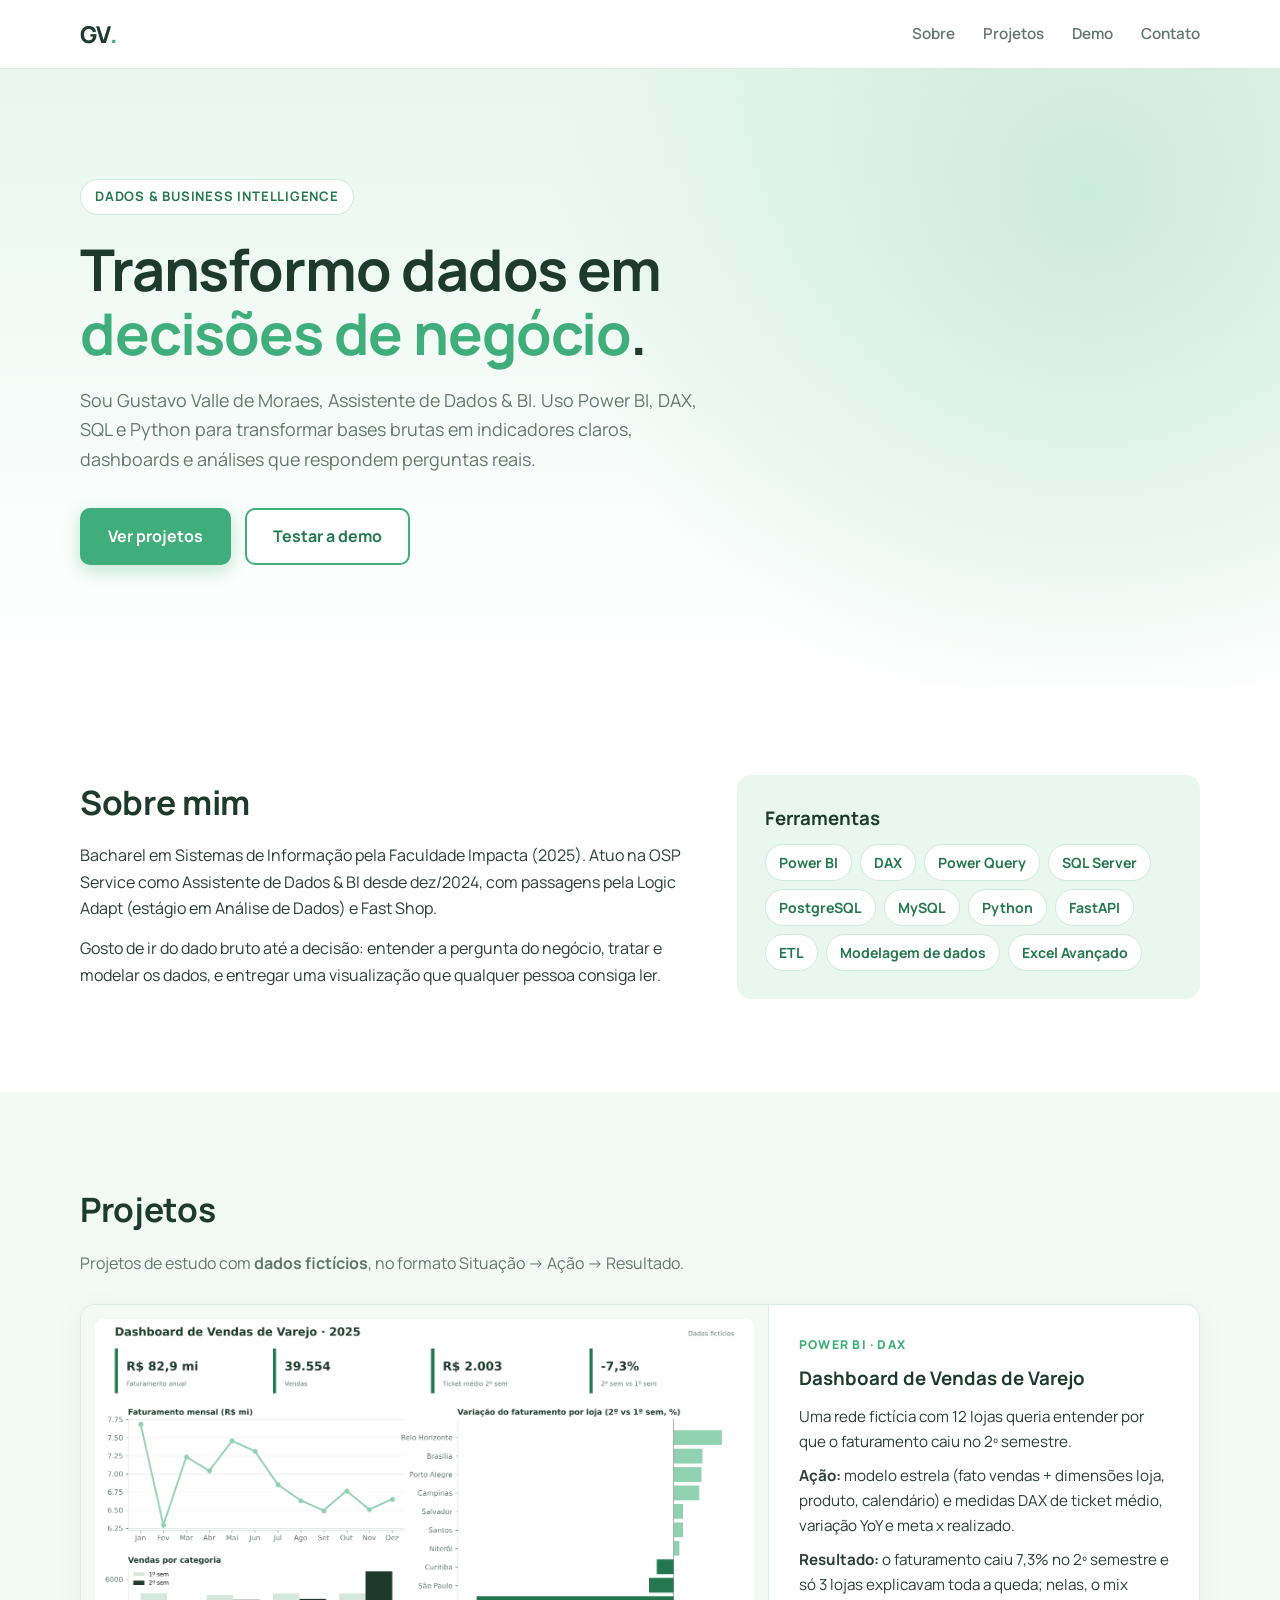
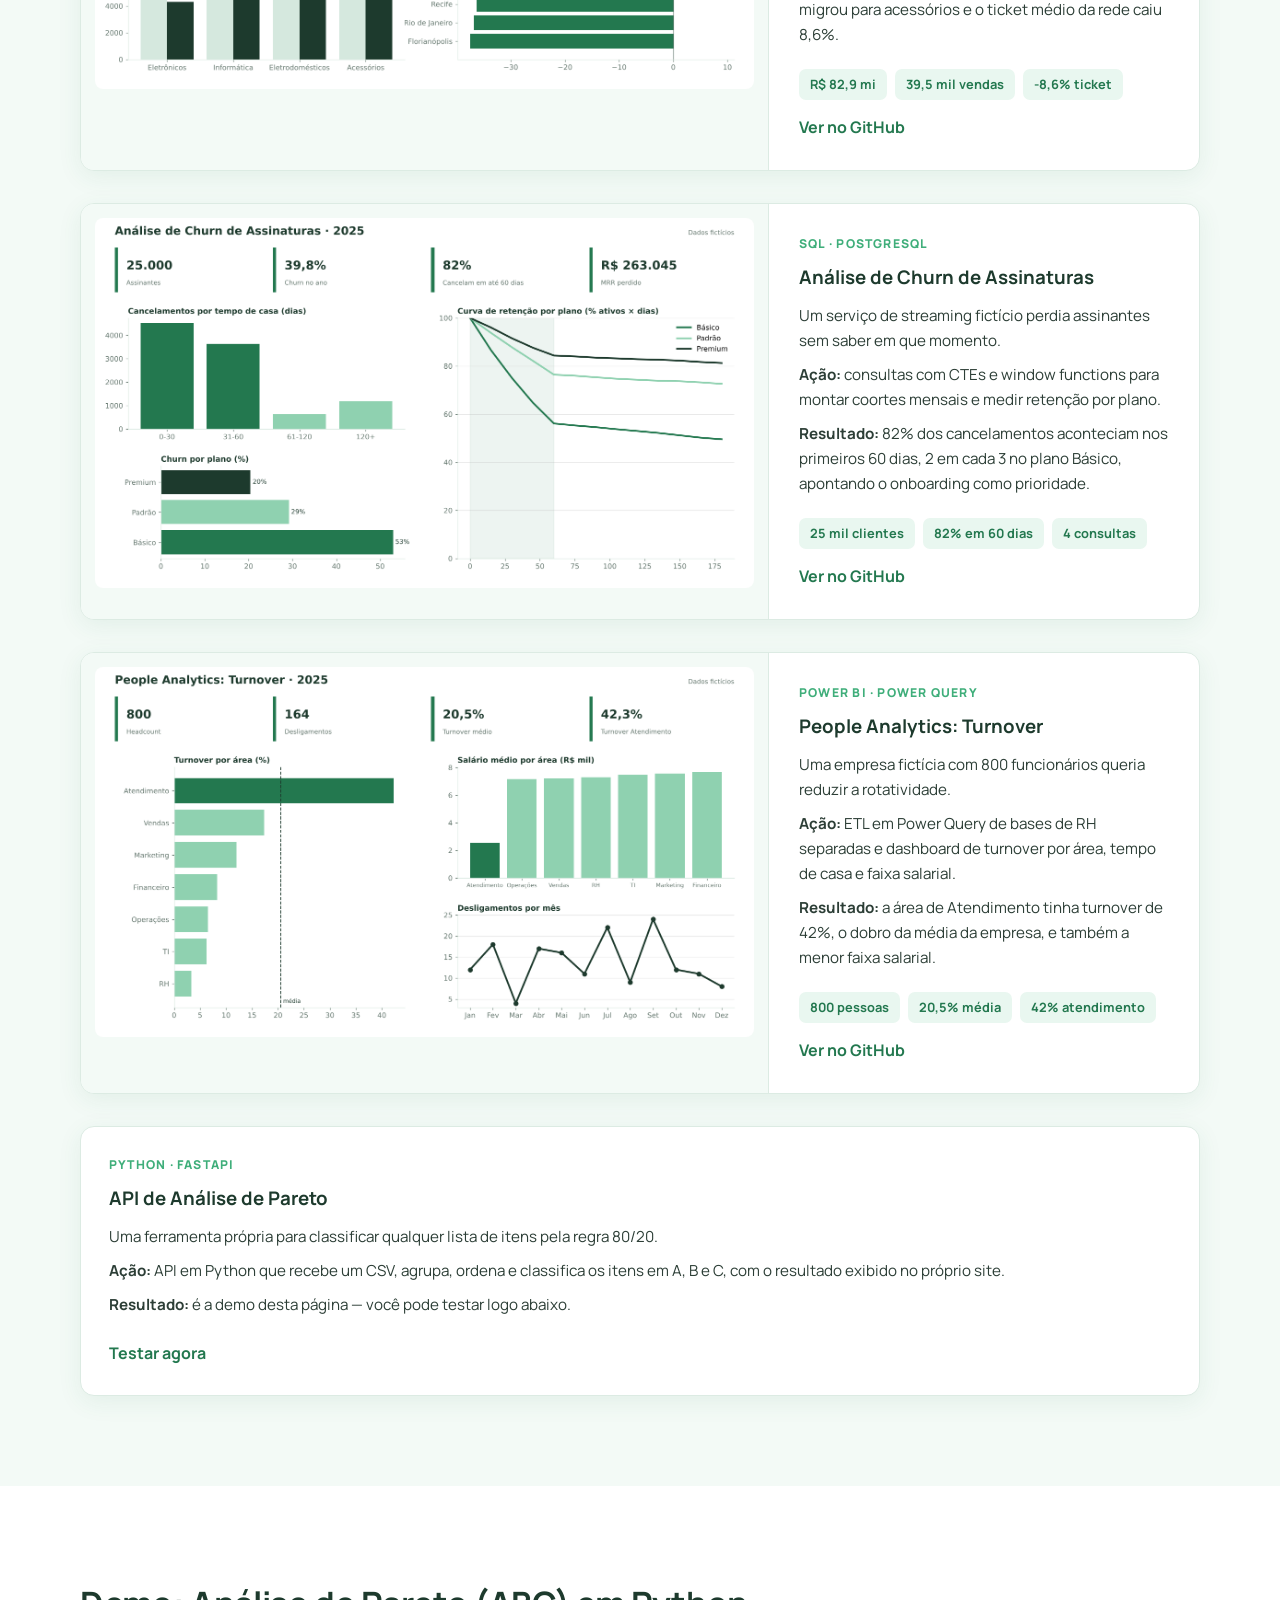
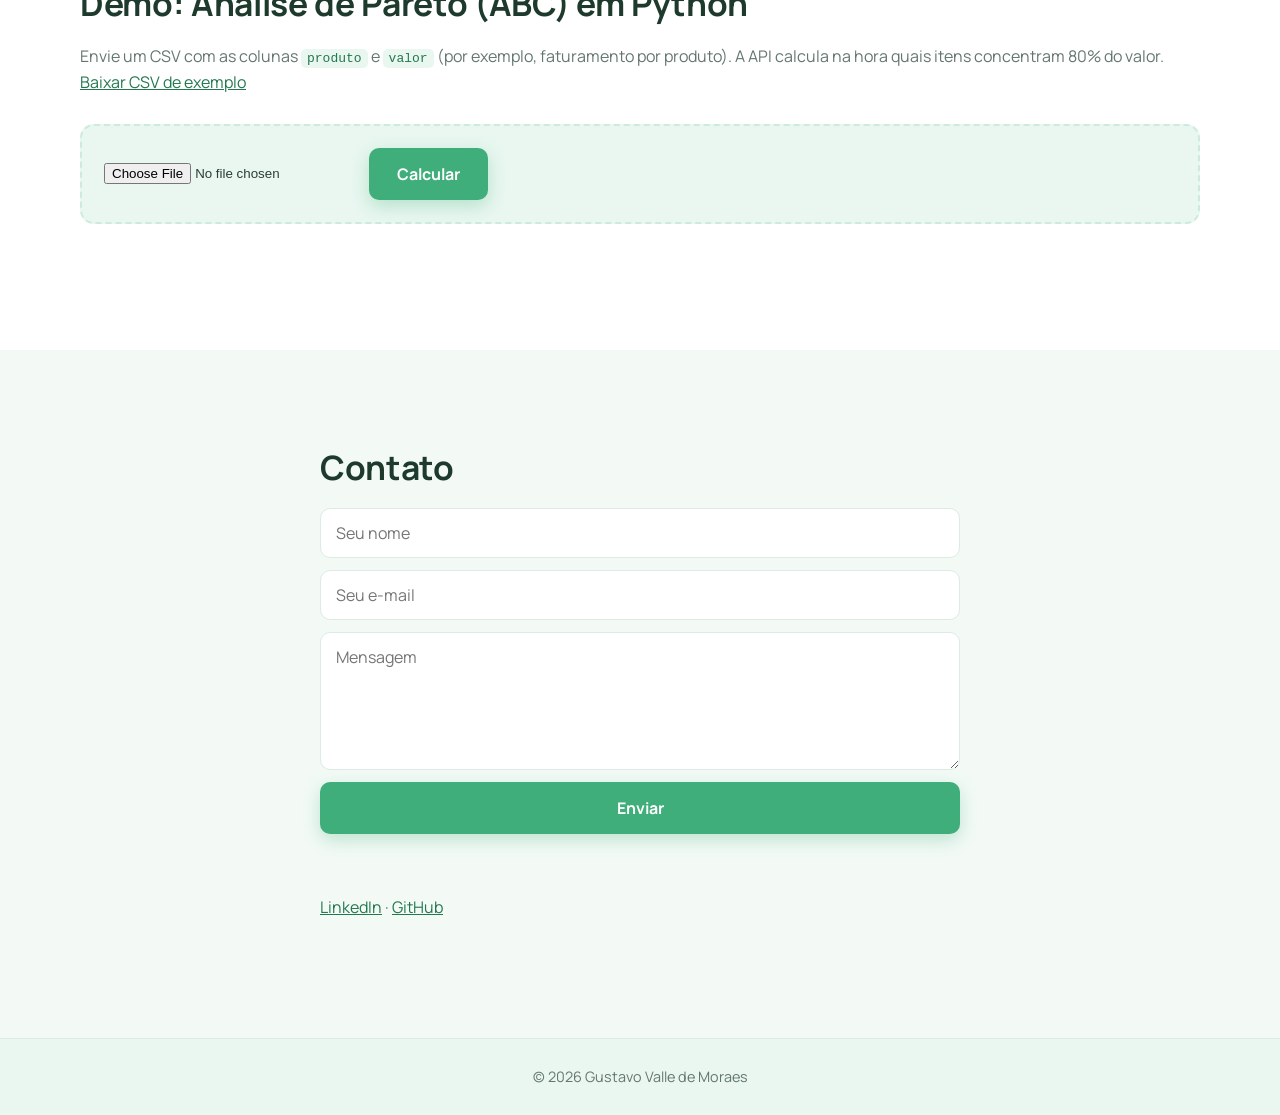
==== frontend/index.html @ bbc5fbfd "Portfólio: site, API Python e projetos com dados fictícios Co-Authored-By: Claude Opus 5.5 <noreply@" ====
<!doctype html>
<html lang="pt-BR">
<head>
  <meta charset="utf-8">
  <meta name="viewport" content="width=device-width, initial-scale=1">
  <title>Gustavo Valle | Dados & BI</title>
  <meta name="description" content="Portfólio de Gustavo Valle de Moraes — Analista de Dados e BI.">
  <link rel="preconnect" href="https://fonts.googleapis.com">
  <link href="https://fonts.googleapis.com/css2?family=Manrope:wght@400;500;600;700;800&display=swap" rel="stylesheet">
  <link rel="stylesheet" href="style.css?v=3">
</head>
<body>
  <header class="nav">
    <div class="container nav-inner">
      <a href="#" class="logo">GV<span>.</span></a>
      <nav>
        <a href="#sobre">Sobre</a>
        <a href="#projetos">Projetos</a>
        <a href="#demo">Demo</a>
        <a href="#contato">Contato</a>
      </nav>
    </div>
  </header>

  <section class="hero">
    <div class="container">
      <p class="eyebrow">Dados & Business Intelligence</p>
      <h1>Transformo dados em <span class="gold">decisões de negócio</span>.</h1>
      <p class="lead">Sou Gustavo Valle de Moraes, Assistente de Dados & BI. Uso Power BI, DAX, SQL e Python para transformar bases brutas em indicadores claros, dashboards e análises que respondem perguntas reais.</p>
      <div class="hero-cta">
        <a href="#projetos" class="btn btn-gold">Ver projetos</a>
        <a href="#demo" class="btn btn-ghost">Testar a demo</a>
      </div>
    </div>
  </section>

  <section id="sobre" class="section">
    <div class="container grid-2">
      <div>
        <h2>Sobre mim</h2>
        <p>Bacharel em Sistemas de Informação pela Faculdade Impacta (2025). Atuo na OSP Service como Assistente de Dados & BI desde dez/2024, com passagens pela Logic Adapt (estágio em Análise de Dados) e Fast Shop.</p>
        <p>Gosto de ir do dado bruto até a decisão: entender a pergunta do negócio, tratar e modelar os dados, e entregar uma visualização que qualquer pessoa consiga ler.</p>
      </div>
      <div class="stack">
        <h3>Ferramentas</h3>
        <ul class="tags">
          <li>Power BI</li><li>DAX</li><li>Power Query</li><li>SQL Server</li>
          <li>PostgreSQL</li><li>MySQL</li><li>Python</li><li>FastAPI</li>
          <li>ETL</li><li>Modelagem de dados</li><li>Excel Avançado</li>
        </ul>
      </div>
    </div>
  </section>

  <section id="projetos" class="section alt">
    <div class="container">
      <h2>Projetos</h2>
      <p class="muted">Projetos de estudo com <strong>dados fictícios</strong>, no formato Situação → Ação → Resultado.</p>
      <div class="cards lista">
        <article class="card projeto">
          <a href="img/vendas.png" target="_blank" class="card-img"><img src="img/vendas.png" alt="Dashboard Dashboard de Vendas de Varejo" loading="lazy"></a>
          <div class="card-body">
          <span class="card-tag">Power BI · DAX</span>
          <h3>Dashboard de Vendas de Varejo</h3>
          <p>Uma rede fictícia com 12 lojas queria entender por que o faturamento caiu no 2º semestre.</p>
          <p><strong>Ação:</strong> modelo estrela (fato vendas + dimensões loja, produto, calendário) e medidas DAX de ticket médio, variação YoY e meta x realizado.</p>
          <p><strong>Resultado:</strong> o faturamento caiu 7,3% no 2º semestre e só 3 lojas explicavam toda a queda; nelas, o mix migrou para acessórios e o ticket médio da rede caiu 8,6%.</p>
          <div class="kpi-row"><span>R$ 82,9 mi</span><span>39,5 mil vendas</span><span>-8,6% ticket</span></div>
          <div class="card-links"><a href="https://github.com/Gumoraez/Portif-lio/tree/main/projetos/vendas-varejo" target="_blank" rel="noopener">Ver no GitHub</a></div>
          </div>
        </article>
        <article class="card projeto">
          <a href="img/churn.png" target="_blank" class="card-img"><img src="img/churn.png" alt="Dashboard Análise de Churn de Assinaturas" loading="lazy"></a>
          <div class="card-body">
          <span class="card-tag">SQL · PostgreSQL</span>
          <h3>Análise de Churn de Assinaturas</h3>
          <p>Um serviço de streaming fictício perdia assinantes sem saber em que momento.</p>
          <p><strong>Ação:</strong> consultas com CTEs e window functions para montar coortes mensais e medir retenção por plano.</p>
          <p><strong>Resultado:</strong> 82% dos cancelamentos aconteciam nos primeiros 60 dias, 2 em cada 3 no plano Básico, apontando o onboarding como prioridade.</p>
          <div class="kpi-row"><span>25 mil clientes</span><span>82% em 60 dias</span><span>4 consultas</span></div>
          <div class="card-links"><a href="https://github.com/Gumoraez/Portif-lio/tree/main/projetos/churn-assinaturas" target="_blank" rel="noopener">Ver no GitHub</a></div>
          </div>
        </article>
        <article class="card projeto">
          <a href="img/turnover.png" target="_blank" class="card-img"><img src="img/turnover.png" alt="Dashboard People Analytics: Turnover" loading="lazy"></a>
          <div class="card-body">
          <span class="card-tag">Power BI · Power Query</span>
          <h3>People Analytics: Turnover</h3>
          <p>Uma empresa fictícia com 800 funcionários queria reduzir a rotatividade.</p>
          <p><strong>Ação:</strong> ETL em Power Query de bases de RH separadas e dashboard de turnover por área, tempo de casa e faixa salarial.</p>
          <p><strong>Resultado:</strong> a área de Atendimento tinha turnover de 42%, o dobro da média da empresa, e também a menor faixa salarial.</p>
          <div class="kpi-row"><span>800 pessoas</span><span>20,5% média</span><span>42% atendimento</span></div>
          <div class="card-links"><a href="https://github.com/Gumoraez/Portif-lio/tree/main/projetos/people-analytics-turnover" target="_blank" rel="noopener">Ver no GitHub</a></div>
          </div>
        </article>
        <article class="card">
          <span class="card-tag">Python · FastAPI</span>
          <h3>API de Análise de Pareto</h3>
          <p>Uma ferramenta própria para classificar qualquer lista de itens pela regra 80/20.</p>
          <p><strong>Ação:</strong> API em Python que recebe um CSV, agrupa, ordena e classifica os itens em A, B e C, com o resultado exibido no próprio site.</p>
          <p><strong>Resultado:</strong> é a demo desta página — você pode testar logo abaixo.</p>
          <div class="card-links"><a href="#demo">Testar agora</a></div>
        </article>
      </div>
    </div>
  </section>

  <section id="demo" class="section">
    <div class="container">
      <h2>Demo: Análise de Pareto (ABC) em Python</h2>
      <p class="muted">Envie um CSV com as colunas <code>produto</code> e <code>valor</code> (por exemplo, faturamento por produto). A API calcula na hora quais itens concentram 80% do valor. <a href="exemplo_abc.csv" download>Baixar CSV de exemplo</a></p>
      <form id="form-abc" class="upload">
        <input type="file" id="arquivo" accept=".csv" required>
        <button class="btn btn-gold" type="submit">Calcular</button>
      </form>
      <p id="abc-status" class="status"></p>
      <div id="abc-resultado" hidden>
        <div class="kpis" id="kpis"></div>
        <div class="table-wrap">
          <table>
            <thead><tr><th>Produto</th><th>Valor</th><th>%</th><th>% acum.</th><th>Classe</th></tr></thead>
            <tbody id="tabela"></tbody>
          </table>
        </div>
      </div>
    </div>
  </section>

  <section id="contato" class="section alt">
    <div class="container narrow">
      <h2>Contato</h2>
      <form id="form-contato" class="contato">
        <input name="nome" placeholder="Seu nome" required minlength="2">
        <input name="email" type="email" placeholder="Seu e-mail" required>
        <textarea name="mensagem" rows="5" placeholder="Mensagem" required minlength="5"></textarea>
        <button class="btn btn-gold" type="submit">Enviar</button>
      </form>
      <p id="contato-status" class="status"></p>
      <p class="muted links">
        <a href="https://www.linkedin.com/" target="_blank" rel="noopener">LinkedIn</a> ·
        <a href="https://github.com/Gumoraez" target="_blank" rel="noopener">GitHub</a>
      </p>
    </div>
  </section>

  <footer class="footer"><div class="container">© 2026 Gustavo Valle de Moraes</div></footer>

  <script src="app.js?v=3"></script>
</body>
</html>
---- frontend/style.css ----
:root {
  --green: #3fae7a;
  --green-dark: #23784f;
  --green-light: #e9f7f0;
  --green-soft: #cdebdc;
  --ink: #1d3a2d;
  --text: #2c3e36;
  --muted: #64776e;
  --bg: #ffffff;
  --bg-alt: #f3faf6;
  --line: #dcebe3;
  --radius: 14px;
  --shadow: 0 6px 24px rgba(35, 120, 79, .08);
}

* { box-sizing: border-box; margin: 0; padding: 0; }
html { scroll-behavior: smooth; scroll-padding-top: 72px; }
body { font-family: "Manrope", system-ui, sans-serif; background: var(--bg); color: var(--text); line-height: 1.65; }
a { color: var(--green-dark); }
img { max-width: 100%; display: block; }
code { background: var(--green-light); color: var(--green-dark); padding: 2px 6px; border-radius: 5px; }

.container { width: min(1120px, 100% - 32px); margin: 0 auto; }
.narrow { width: min(640px, 100% - 32px); }

/* Navegação */
.nav { position: sticky; top: 0; z-index: 10; background: rgba(255,255,255,.92); backdrop-filter: blur(8px); border-bottom: 1px solid var(--line); }
.nav-inner { display: flex; justify-content: space-between; align-items: center; height: 68px; }
.logo { color: var(--ink); font-weight: 800; font-size: 1.45rem; text-decoration: none; }
.logo span, .gold { color: var(--green); }
.nav nav { display: flex; gap: 28px; }
.nav nav a { color: var(--muted); text-decoration: none; font-weight: 600; font-size: .95rem; transition: color .2s; }
.nav nav a:hover { color: var(--green-dark); }

/* Topo */
.hero { background: radial-gradient(circle at 85% 20%, var(--green-soft), transparent 45%), linear-gradient(180deg, var(--green-light), #fff); padding: 110px 0 120px; }
.eyebrow { display: inline-block; background: #fff; color: var(--green-dark); border: 1px solid var(--green-soft); padding: 6px 14px; border-radius: 999px; font-weight: 700; font-size: .82rem; letter-spacing: .06em; text-transform: uppercase; }
.hero h1 { font-size: clamp(2.1rem, 5vw, 3.6rem); line-height: 1.12; margin: 22px 0 20px; max-width: 820px; color: var(--ink); letter-spacing: -.02em; }
.lead { color: var(--muted); max-width: 640px; font-size: 1.12rem; }
.hero-cta { display: flex; gap: 14px; margin-top: 34px; flex-wrap: wrap; }

.btn { display: inline-block; padding: 13px 26px; border-radius: 10px; font-weight: 700; text-decoration: none; border: 2px solid transparent; cursor: pointer; font-family: inherit; font-size: 1rem; transition: transform .15s, box-shadow .2s, background .2s; }
.btn:hover { transform: translateY(-2px); }
.btn-gold { background: var(--green); color: #fff; box-shadow: 0 6px 18px rgba(63,174,122,.3); }
.btn-gold:hover { background: var(--green-dark); }
.btn-ghost { border-color: var(--green); color: var(--green-dark); background: #fff; }
.btn-ghost:hover { background: var(--green-light); }

/* Seções */
.section { padding: 90px 0; }
.section.alt { background: var(--bg-alt); }
h2 { font-size: 2.1rem; color: var(--ink); margin-bottom: 12px; letter-spacing: -.01em; }
h3 { color: var(--ink); margin-bottom: 10px; }
.muted { color: var(--muted); margin-bottom: 28px; }
.grid-2 { display: grid; grid-template-columns: 1.3fr 1fr; gap: 56px; align-items: start; }
.grid-2 p { margin-bottom: 14px; }
.stack { background: var(--green-light); border-radius: var(--radius); padding: 28px; }
.tags { list-style: none; display: flex; flex-wrap: wrap; gap: 8px; }
.tags li { background: #fff; color: var(--green-dark); border: 1px solid var(--green-soft); padding: 6px 13px; border-radius: 999px; font-size: .88rem; font-weight: 700; }

/* Projetos */
.cards { display: grid; gap: 32px; }
.cards.lista { grid-template-columns: 1fr; }
.card { background: #fff; border-radius: var(--radius); border: 1px solid var(--line); box-shadow: var(--shadow); padding: 28px; display: flex; flex-direction: column; min-width: 0; }
.card p { font-size: .95rem; margin-bottom: 9px; }
.card-tag { font-size: .76rem; font-weight: 800; color: var(--green); text-transform: uppercase; letter-spacing: .1em; margin-bottom: 8px; }
.card-links { margin-top: auto; padding-top: 14px; display: flex; gap: 16px; }
.card-links a { font-weight: 700; text-decoration: none; }
.card-links a:hover { text-decoration: underline; }

.card.projeto { display: grid; grid-template-columns: minmax(0, 1.6fr) minmax(0, 1fr); padding: 0; overflow: hidden; }
.card-img { display: block; min-width: 0; background: var(--bg-alt); border-right: 1px solid var(--line); padding: 14px; }
.card-img img { width: 100%; height: auto; border-radius: 8px; transition: transform .3s; }
.card-img:hover img { transform: scale(1.02); }
.card-body { padding: 30px; display: flex; flex-direction: column; min-width: 0; }
.kpi-row { margin-top: 12px; display: flex; flex-wrap: wrap; gap: 8px; }
.kpi-row span { background: var(--green-light); color: var(--green-dark); font-weight: 700; font-size: .8rem; padding: 5px 11px; border-radius: 7px; }

/* Demo */
.upload { display: flex; gap: 12px; flex-wrap: wrap; align-items: center; background: var(--green-light); padding: 22px; border-radius: var(--radius); border: 2px dashed var(--green-soft); }
.status { margin-top: 14px; font-weight: 600; min-height: 1.4em; }
.status.erro { color: #c0392b; }
.status.ok { color: var(--green-dark); }
.kpis { display: grid; grid-template-columns: repeat(3, 1fr); gap: 16px; margin: 24px 0; }
.kpi { background: #fff; border: 1px solid var(--line); border-radius: var(--radius); padding: 18px; border-left: 5px solid #8fd1b0; }
.kpi.A { border-left-color: var(--green-dark); }
.kpi.C { border-left-color: var(--green-soft); }
.kpi .cl { font-weight: 800; font-size: 1.6rem; color: var(--ink); }
.kpi small { color: var(--muted); display: block; }
.table-wrap { overflow-x: auto; background: #fff; border: 1px solid var(--line); border-radius: var(--radius); max-height: 420px; }
table { width: 100%; border-collapse: collapse; font-size: .92rem; }
th, td { padding: 11px 14px; text-align: left; border-bottom: 1px solid var(--line); }
th { background: var(--green); color: #fff; position: sticky; top: 0; }
.badge { padding: 2px 10px; border-radius: 999px; font-weight: 800; font-size: .8rem; }
.badge.A { background: var(--green-dark); color: #fff; }
.badge.B { background: #8fd1b0; color: var(--ink); }
.badge.C { background: var(--green-light); color: var(--ink); }

/* Contato */
.contato { display: grid; gap: 12px; }
.contato input, .contato textarea { font-family: inherit; font-size: 1rem; padding: 13px 15px; border: 1px solid var(--line); border-radius: 10px; background: #fff; }
.contato input:focus, .contato textarea:focus { outline: 2px solid var(--green); border-color: transparent; }
.links { margin-top: 24px; }

.footer { background: var(--green-light); color: var(--muted); padding: 26px 0; text-align: center; font-size: .9rem; border-top: 1px solid var(--line); }

@media (max-width: 860px) {
  .card.projeto { grid-template-columns: 1fr; }
  .card-img { border-right: none; border-bottom: 1px solid var(--line); }
  .grid-2 { grid-template-columns: 1fr; gap: 28px; }
  .kpis { grid-template-columns: 1fr; }
  .hero { padding: 70px 0 80px; }
  .nav nav { gap: 16px; }
  .nav nav a { font-size: .86rem; }
}
@media (max-width: 480px) { .nav nav a:nth-child(1) { display: none; } }
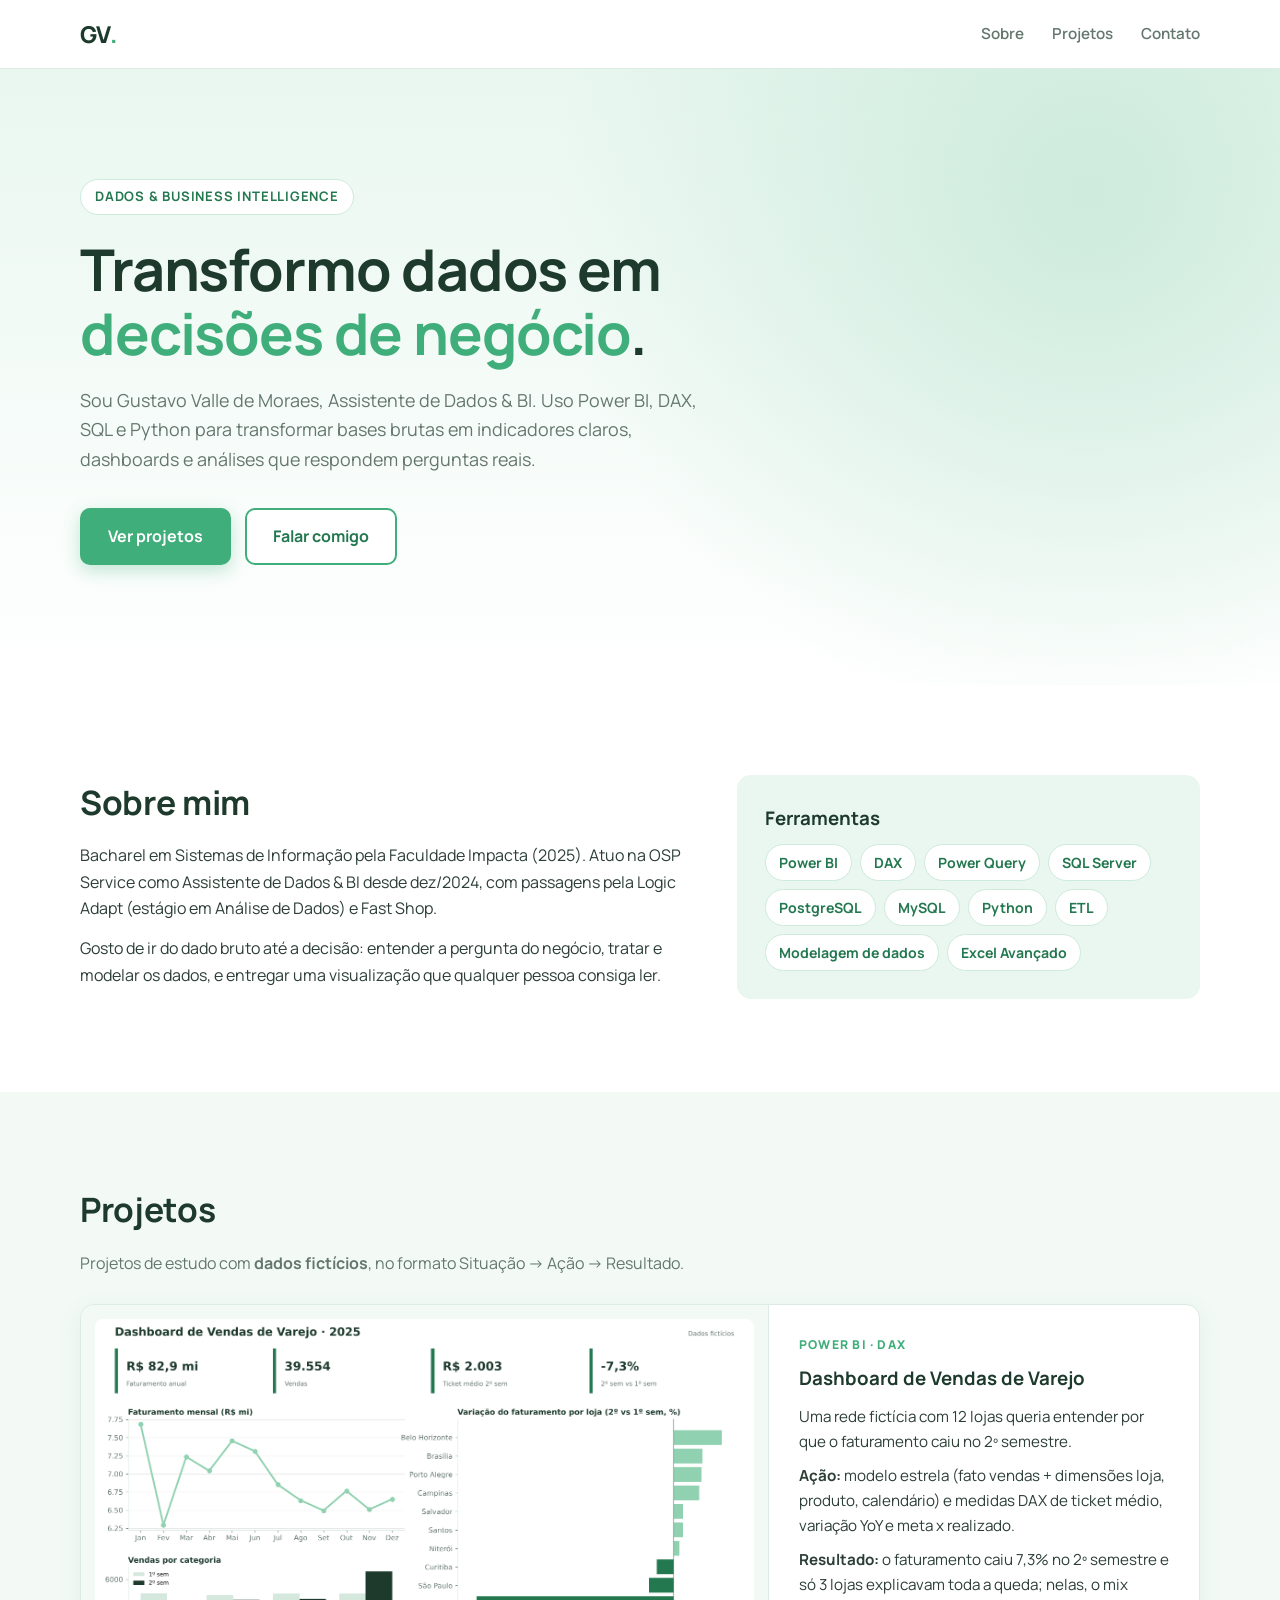
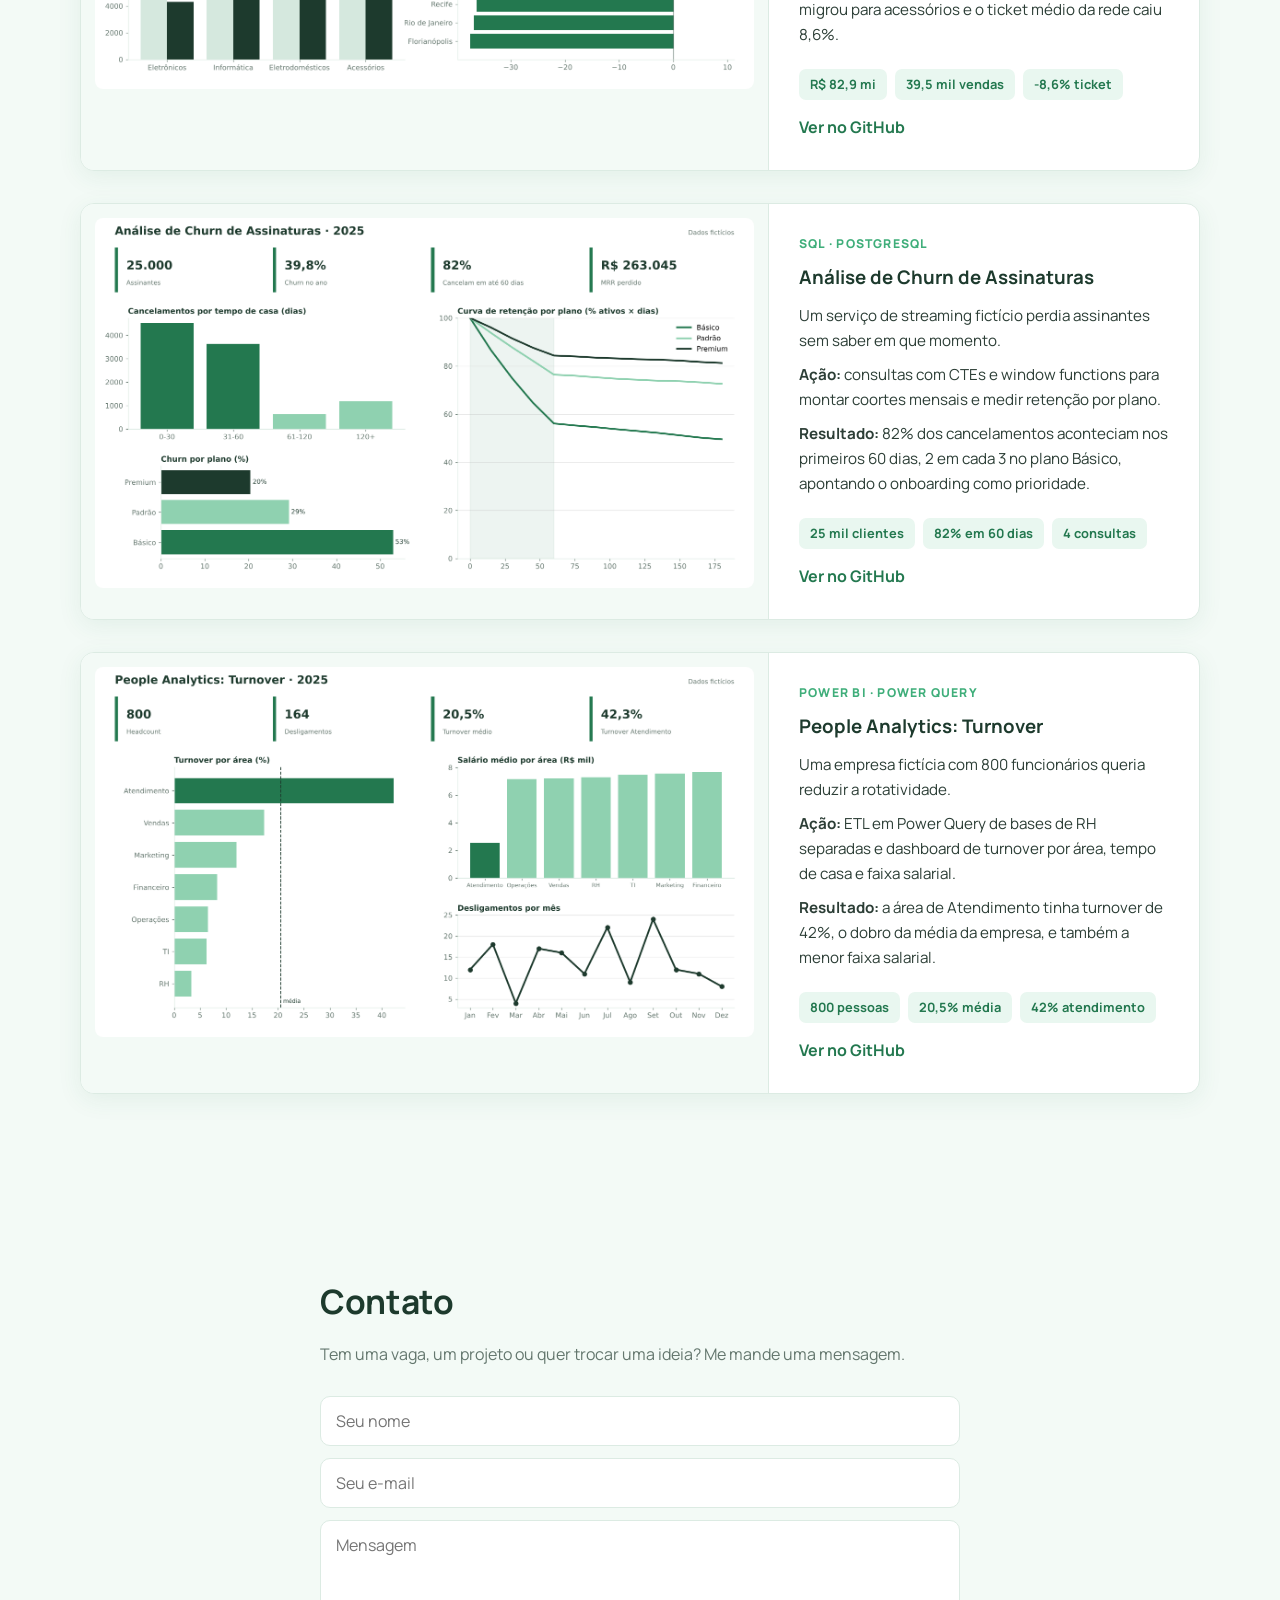
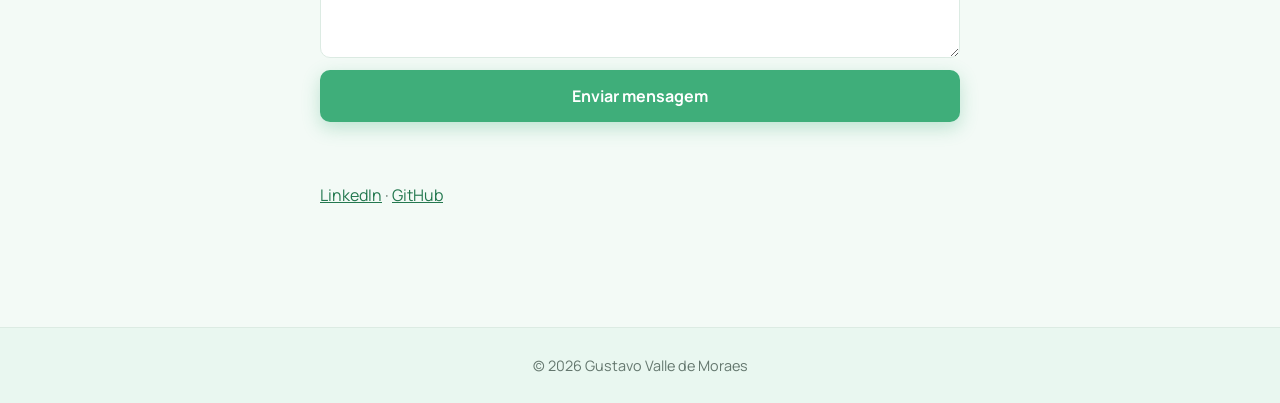
==== commit fb2ca6f0: "Remover demo da API e enviar contato por e-mail Co-Authored-By: Claude Opus 5.5 <noreply@anthropic.c" ====
--- a/frontend/index.html
+++ b/frontend/index.html
@@ -7,7 +7,7 @@
   <meta name="description" content="Portfólio de Gustavo Valle de Moraes — Analista de Dados e BI.">
   <link rel="preconnect" href="https://fonts.googleapis.com">
   <link href="https://fonts.googleapis.com/css2?family=Manrope:wght@400;500;600;700;800&display=swap" rel="stylesheet">
-  <link rel="stylesheet" href="style.css?v=3">
+  <link rel="stylesheet" href="style.css?v=4">
 </head>
 <body>
   <header class="nav">
@@ -16,7 +16,6 @@
       <nav>
         <a href="#sobre">Sobre</a>
         <a href="#projetos">Projetos</a>
-        <a href="#demo">Demo</a>
         <a href="#contato">Contato</a>
       </nav>
     </div>
@@ -29,7 +28,7 @@
       <p class="lead">Sou Gustavo Valle de Moraes, Assistente de Dados & BI. Uso Power BI, DAX, SQL e Python para transformar bases brutas em indicadores claros, dashboards e análises que respondem perguntas reais.</p>
       <div class="hero-cta">
         <a href="#projetos" class="btn btn-gold">Ver projetos</a>
-        <a href="#demo" class="btn btn-ghost">Testar a demo</a>
+        <a href="#contato" class="btn btn-ghost">Falar comigo</a>
       </div>
     </div>
   </section>
@@ -45,7 +44,7 @@
         <h3>Ferramentas</h3>
         <ul class="tags">
           <li>Power BI</li><li>DAX</li><li>Power Query</li><li>SQL Server</li>
-          <li>PostgreSQL</li><li>MySQL</li><li>Python</li><li>FastAPI</li>
+          <li>PostgreSQL</li><li>MySQL</li><li>Python</li>
           <li>ETL</li><li>Modelagem de dados</li><li>Excel Avançado</li>
         </ul>
       </div>
@@ -93,35 +92,6 @@
           <div class="card-links"><a href="https://github.com/Gumoraez/Portif-lio/tree/main/projetos/people-analytics-turnover" target="_blank" rel="noopener">Ver no GitHub</a></div>
           </div>
         </article>
-        <article class="card">
-          <span class="card-tag">Python · FastAPI</span>
-          <h3>API de Análise de Pareto</h3>
-          <p>Uma ferramenta própria para classificar qualquer lista de itens pela regra 80/20.</p>
-          <p><strong>Ação:</strong> API em Python que recebe um CSV, agrupa, ordena e classifica os itens em A, B e C, com o resultado exibido no próprio site.</p>
-          <p><strong>Resultado:</strong> é a demo desta página — você pode testar logo abaixo.</p>
-          <div class="card-links"><a href="#demo">Testar agora</a></div>
-        </article>
-      </div>
-    </div>
-  </section>
-
-  <section id="demo" class="section">
-    <div class="container">
-      <h2>Demo: Análise de Pareto (ABC) em Python</h2>
-      <p class="muted">Envie um CSV com as colunas <code>produto</code> e <code>valor</code> (por exemplo, faturamento por produto). A API calcula na hora quais itens concentram 80% do valor. <a href="exemplo_abc.csv" download>Baixar CSV de exemplo</a></p>
-      <form id="form-abc" class="upload">
-        <input type="file" id="arquivo" accept=".csv" required>
-        <button class="btn btn-gold" type="submit">Calcular</button>
-      </form>
-      <p id="abc-status" class="status"></p>
-      <div id="abc-resultado" hidden>
-        <div class="kpis" id="kpis"></div>
-        <div class="table-wrap">
-          <table>
-            <thead><tr><th>Produto</th><th>Valor</th><th>%</th><th>% acum.</th><th>Classe</th></tr></thead>
-            <tbody id="tabela"></tbody>
-          </table>
-        </div>
       </div>
     </div>
   </section>
@@ -129,11 +99,16 @@
   <section id="contato" class="section alt">
     <div class="container narrow">
       <h2>Contato</h2>
-      <form id="form-contato" class="contato">
+      <p class="muted">Tem uma vaga, um projeto ou quer trocar uma ideia? Me mande uma mensagem.</p>
+      <form id="form-contato" class="contato" action="https://formsubmit.co/gustavomoraes021@gmail.com" method="POST">
+        <input type="hidden" name="_subject" value="Novo contato pelo portfólio">
+        <input type="hidden" name="_template" value="table">
+        <input type="hidden" name="_captcha" value="false">
+        <input type="text" name="_honey" style="display:none" tabindex="-1" autocomplete="off">
         <input name="nome" placeholder="Seu nome" required minlength="2">
         <input name="email" type="email" placeholder="Seu e-mail" required>
         <textarea name="mensagem" rows="5" placeholder="Mensagem" required minlength="5"></textarea>
-        <button class="btn btn-gold" type="submit">Enviar</button>
+        <button class="btn btn-gold" type="submit">Enviar mensagem</button>
       </form>
       <p id="contato-status" class="status"></p>
       <p class="muted links">
@@ -145,6 +120,6 @@
 
   <footer class="footer"><div class="container">© 2026 Gustavo Valle de Moraes</div></footer>
 
-  <script src="app.js?v=3"></script>
+  <script src="app.js?v=4"></script>
 </body>
 </html>
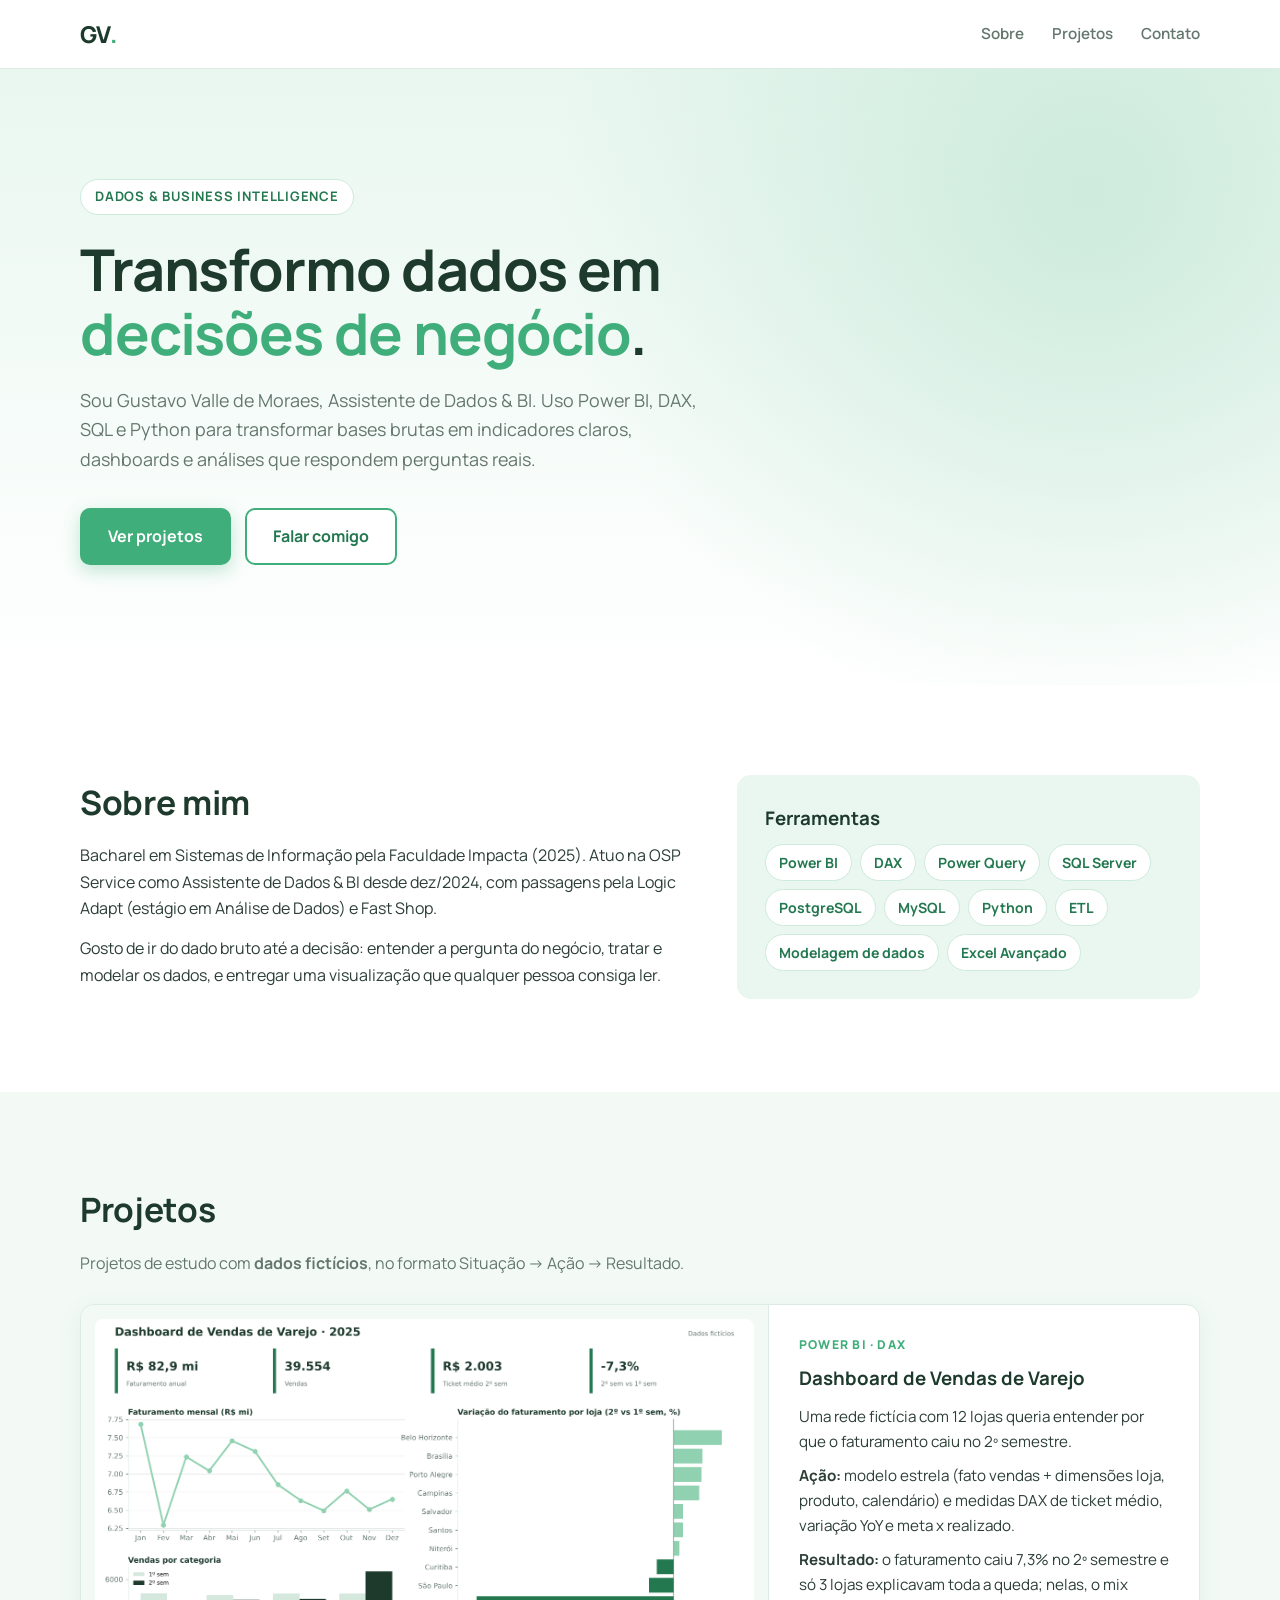
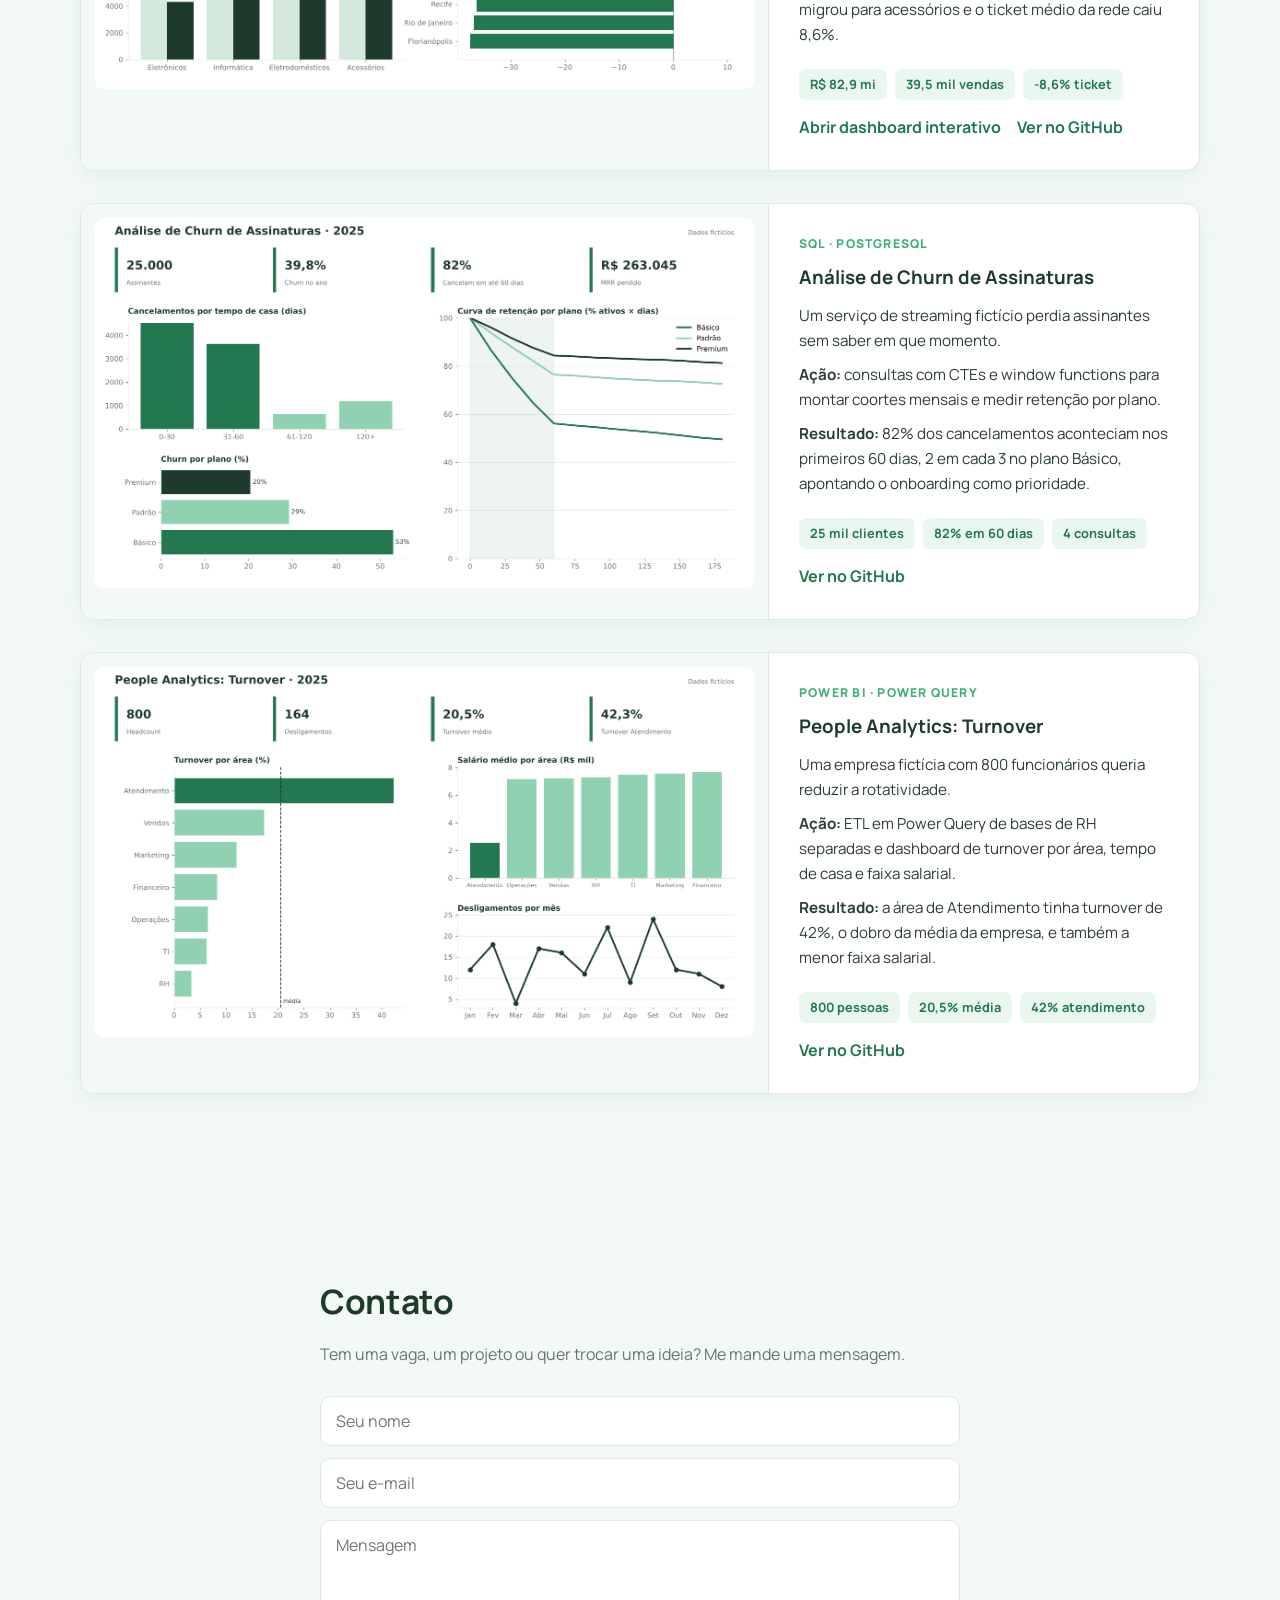
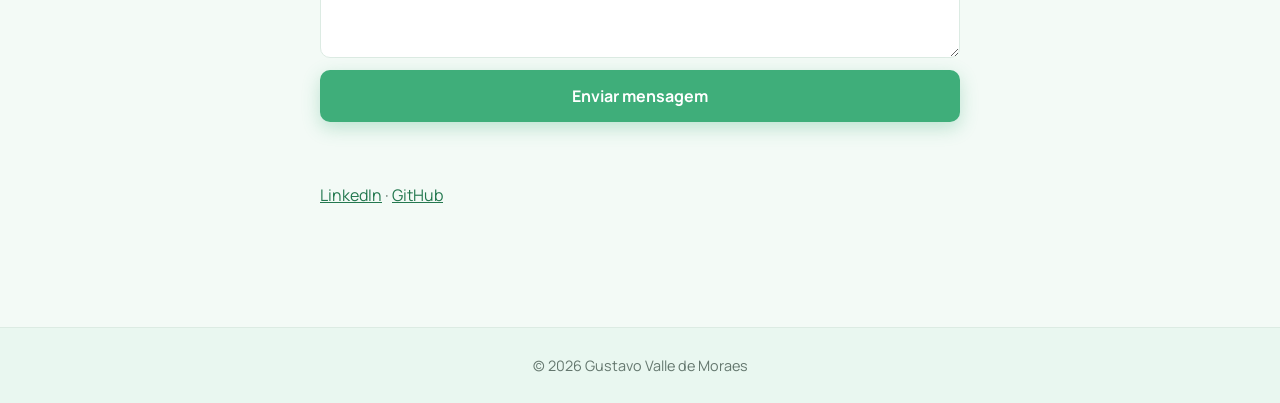
==== commit 1e98092a: "Adiciona dashboard interativo de vendas de varejo (PT/EN) Co-Authored-By: Claude Opus 5.5 <noreply@a" ====
--- a/frontend/index.html
+++ b/frontend/index.html
@@ -65,7 +65,7 @@
           <p><strong>Ação:</strong> modelo estrela (fato vendas + dimensões loja, produto, calendário) e medidas DAX de ticket médio, variação YoY e meta x realizado.</p>
           <p><strong>Resultado:</strong> o faturamento caiu 7,3% no 2º semestre e só 3 lojas explicavam toda a queda; nelas, o mix migrou para acessórios e o ticket médio da rede caiu 8,6%.</p>
           <div class="kpi-row"><span>R$ 82,9 mi</span><span>39,5 mil vendas</span><span>-8,6% ticket</span></div>
-          <div class="card-links"><a href="https://github.com/Gumoraez/Portif-lio/tree/main/projetos/vendas-varejo" target="_blank" rel="noopener">Ver no GitHub</a></div>
+          <div class="card-links"><a href="dashboard-vendas/">Abrir dashboard interativo</a><a href="https://github.com/Gumoraez/Portif-lio/tree/main/projetos/vendas-varejo" target="_blank" rel="noopener">Ver no GitHub</a></div>
           </div>
         </article>
         <article class="card projeto">
@@ -112,7 +112,7 @@
       </form>
       <p id="contato-status" class="status"></p>
       <p class="muted links">
-        <a href="https://www.linkedin.com/" target="_blank" rel="noopener">LinkedIn</a> ·
+        <a href="https://www.linkedin.com/in/gustavo-m0raes/" target="_blank" rel="noopener">LinkedIn</a> ·
         <a href="https://github.com/Gumoraez" target="_blank" rel="noopener">GitHub</a>
       </p>
     </div>
